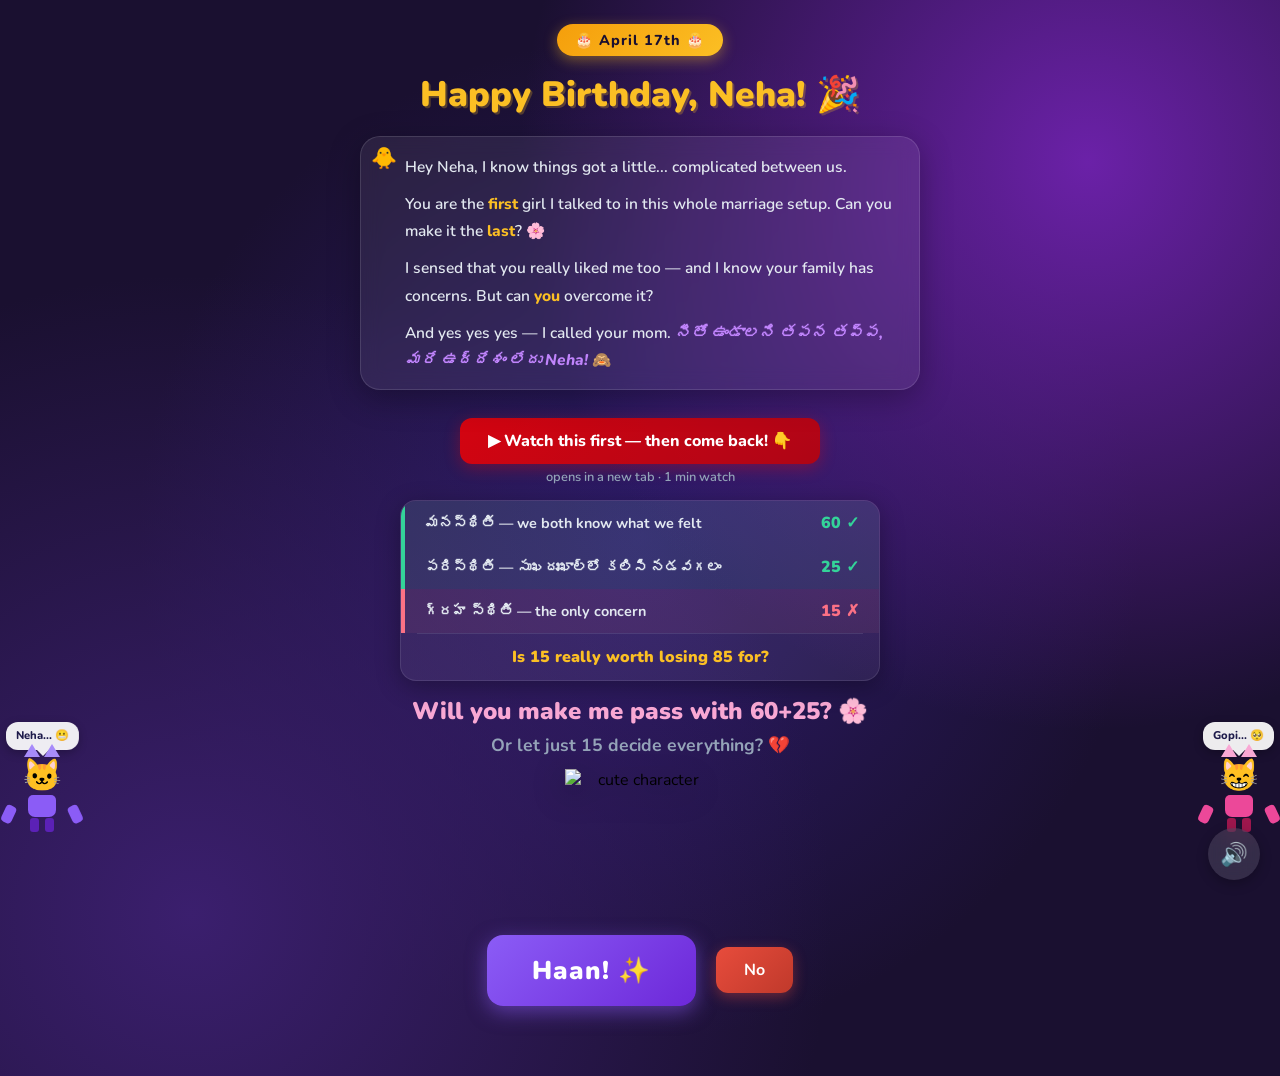
==== proposal.html @ 74a6ed18 "Continuous music across pages, swipe-up to confirm Haan on mobile" ====
<!DOCTYPE html>
<html lang="en">
<head>
    <meta charset="UTF-8">
    <meta name="viewport" content="width=device-width, initial-scale=1.0">
    <title>Something to ask you... 🌸</title>
    <link rel="preconnect" href="https://fonts.googleapis.com">
    <link href="https://fonts.googleapis.com/css2?family=Nunito:wght@400;700;800;900&display=swap" rel="stylesheet">
    <link rel="stylesheet" href="style.css">
    <link rel="stylesheet" href="mascots.css">
</head>
<body>
    <div class="stars-bg"></div>

    <div class="container">
        <div class="birthday-badge">🎂 April 17th 🎂</div>
        <h1>Happy Birthday, Neha! 🎉</h1>

        <div class="story-card" id="storyCard">
            <!-- Jumping creature -->
            <div class="buddy" id="buddy">🐥</div>

            <p class="story-line" id="line1">Hey Neha, I know things got a little... complicated between us.</p>
            <p class="story-line" id="line2">You are the <em>first</em> girl I talked to in this whole marriage setup. Can you make it the <em>last</em>? 🌸</p>
            <p class="story-line" id="line3">I sensed that you really liked me too — and I know your family has concerns. But can <em>you</em> overcome it?</p>
            <p class="story-line" id="line4">And yes yes yes — I called your mom. <span class="telugu-line">నీతో ఉండాలని తపన తప్ప, మరే ఉద్దేశం లేదు Neha!</span> 🙈</p>
        </div>

        <a href="https://youtube.com/shorts/SqjeD8tXBlc" target="_blank" class="yt-link-btn">
            ▶ Watch this first — then come back! 👇
        </a>
        <p class="yt-note">opens in a new tab · 1 min watch</p>

        <div class="score-card">
            <div class="score-row pass">
                <span class="score-label">మనస్థితి — we both know what we felt</span>
                <span class="score-val">60 ✓</span>
            </div>
            <div class="score-row pass">
                <span class="score-label">పరిస్థితి — సుఖదుఃఖాల్లో కలిసి నడవగలం</span>
                <span class="score-val">25 ✓</span>
            </div>
            <div class="score-row fail">
                <span class="score-label">గ్రహ స్థితి — the only concern</span>
                <span class="score-val">15 ✗</span>
            </div>
            <div class="score-divider"></div>
            <div class="score-total">
                <span class="score-label">Is 15 really worth losing 85 for?</span>
            </div>
        </div>

        <p class="ask-text">Will you make me pass with 60+25? 🌸<br>
        <span class="ask-sub">Or let just 15 decide everything? 💔</span></p>

        <div class="gif-container">
            <img id="cat-gif" src="https://media.tenor.com/EBV7OT7ACfwAAAAj/u-u-qua-qua-u-quaa.gif" alt="cute character">
        </div>

        <div class="buttons">
            <button id="yes-btn" onclick="handleYesClick()">Haan! ✨</button>
            <button id="no-btn" onclick="handleNoClick()">No</button>
        </div>
        <div id="tease-toast"></div>
    </div>

    <audio id="bg-music" loop autoplay muted>
        <source src="music/beabadoobee - Glue Song (Lyrics).mp3" type="audio/mpeg">
    </audio>

    <button id="music-toggle" onclick="toggleMusic()" title="Toggle music">🔊</button>

    <script src="script.js"></script>
    <script src="music-sync.js"></script>
    <script src="mascots.js"></script>
    <script>
        // Jumping buddy between story lines
        (function () {
            const buddy  = document.getElementById('buddy');
            const lines  = ['line1','line2','line3','line4'].map(id => document.getElementById(id));
            let idx = 0;

            function jumpTo(el) {
                const card  = document.getElementById('storyCard');
                const cardR = card.getBoundingClientRect();
                const elR   = el.getBoundingClientRect();
                const top   = elR.top - cardR.top - 6;
                buddy.style.transition = 'none';
                buddy.classList.remove('hop');
                void buddy.offsetWidth;               // reflow
                buddy.style.top = top + 'px';
                buddy.classList.add('hop');
            }

            // Start after a short delay
            setTimeout(() => {
                jumpTo(lines[0]);
                setInterval(() => {
                    idx = (idx + 1) % lines.length;
                    jumpTo(lines[idx]);
                }, 2600);
            }, 800);
        })();
    </script>
</body>
</html>
---- style.css ----
* {
    margin: 0;
    padding: 0;
    box-sizing: border-box;
}

body {
    background-color: #1a1030;
    font-family: 'Nunito', sans-serif;
    min-height: 100vh;
    display: flex;
    justify-content: center;
    align-items: flex-start;
    overflow-y: auto;
    background-image:
        radial-gradient(circle at 15% 85%, #3b1f6e 0%, transparent 45%),
        radial-gradient(circle at 85% 15%, #6b21a8 0%, transparent 40%),
        radial-gradient(circle at 50% 50%, #2d1b69 0%, transparent 60%);
}

/* Floating stars/sparkles background */
.stars-bg {
    position: fixed;
    top: 0; left: 0; right: 0; bottom: 0;
    pointer-events: none;
    z-index: 0;
    overflow: hidden;
}

.stars-bg::before,
.stars-bg::after {
    content: '🎂 ✨ 🎉 🌸 🎈';
    position: absolute;
    font-size: 1.5rem;
    opacity: 0.18;
    animation: floatStars 14s linear infinite;
    white-space: nowrap;
    top: 100%;
    left: 5%;
}

.stars-bg::after {
    animation-delay: 7s;
    left: 55%;
    content: '✨ 🎊 🌸 🎂 🎈';
}

@keyframes floatStars {
    from { transform: translateY(0); opacity: 0.18; }
    to { transform: translateY(-110vh); opacity: 0; }
}

.container {
    position: relative;
    z-index: 1;
    text-align: center;
    padding: 24px 24px 32px;
    max-width: 680px;
    width: 100%;
}

/* Birthday date badge */
.birthday-badge {
    display: inline-block;
    background: linear-gradient(135deg, #f59e0b, #fbbf24);
    color: #1a1030;
    font-size: 0.9rem;
    font-weight: 800;
    padding: 6px 18px;
    border-radius: 999px;
    margin-bottom: 14px;
    letter-spacing: 1px;
    box-shadow: 0 4px 14px rgba(251, 191, 36, 0.4);
}

h1 {
    font-size: 2.2rem;
    color: #fbbf24;
    font-weight: 900;
    margin-bottom: 18px;
    text-shadow: 2px 2px 0px rgba(251, 191, 36, 0.25);
    animation: wiggle 2s ease-in-out infinite;
}

@keyframes wiggle {
    0%, 100% { transform: rotate(-1deg); }
    50% { transform: rotate(1deg); }
}

/* Story card */
.story-card {
    background: rgba(255, 255, 255, 0.07);
    border: 1px solid rgba(255, 255, 255, 0.12);
    border-radius: 20px;
    padding: 16px 24px;
    margin: 0 auto 14px;
    max-width: 560px;
    text-align: left;
    backdrop-filter: blur(10px);
    box-shadow: 0 8px 32px rgba(0, 0, 0, 0.3);
    animation: fadeIn 0.8s ease both;
}

/* (story-line styles above) */

.telugu-line {
    color: #c084fc;
    font-weight: 800;
    font-style: italic;
}

/* YouTube link button */
.yt-link-btn {
    display: inline-block;
    margin: 14px auto 4px;
    background: linear-gradient(135deg, #ff0000cc, #cc0000cc);
    color: #fff;
    font-family: 'Nunito', sans-serif;
    font-size: 1rem;
    font-weight: 800;
    padding: 12px 28px;
    border-radius: 12px;
    text-decoration: none;
    box-shadow: 0 4px 16px rgba(255, 0, 0, 0.3);
    transition: transform 0.2s, box-shadow 0.2s;
}

.yt-link-btn:hover {
    transform: scale(1.04) translateY(-2px);
    box-shadow: 0 8px 24px rgba(255, 0, 0, 0.4);
}

.yt-note {
    font-size: 0.8rem;
    color: #94a3b8;
    font-weight: 600;
    margin-bottom: 12px;
}

/* Landing page */
.landing-container {
    display: flex;
    flex-direction: column;
    align-items: center;
    justify-content: center;
    min-height: 100vh;
    gap: 6px;
    padding: 40px 24px;
}

.landing-cake {
    font-size: 5rem;
    animation: cakeBounce 1.5s ease-in-out infinite alternate;
    margin-bottom: 4px;
}

@keyframes cakeBounce {
    from { transform: translateY(0) scale(1); }
    to   { transform: translateY(-12px) scale(1.05); }
}

.landing-title {
    font-size: 2.6rem;
    color: #fbbf24;
    font-weight: 900;
    margin-bottom: 8px;
    animation: wiggle 2s ease-in-out infinite;
}

.landing-message {
    color: #e2e8f0;
    font-size: 1.05rem;
    font-weight: 600;
    line-height: 1.9;
    max-width: 480px;
    text-align: center;
    animation: fadeIn 1s ease 0.4s both;
}

.reveal-btn {
    margin-top: 28px;
    background: linear-gradient(135deg, #8b5cf6, #6d28d9);
    color: white;
    border: none;
    border-radius: 999px;
    font-family: 'Nunito', sans-serif;
    font-size: 1.1rem;
    font-weight: 800;
    padding: 14px 34px;
    cursor: pointer;
    box-shadow: 0 6px 20px rgba(139, 92, 246, 0.5);
    transition: transform 0.2s, box-shadow 0.2s;
    animation: pulseAsk 2s ease-in-out 2s infinite;
}

.reveal-btn:hover {
    transform: scale(1.06) translateY(-2px);
    box-shadow: 0 10px 28px rgba(139, 92, 246, 0.65);
}

/* Score breakdown card */
.score-card {
    margin: 14px auto;
    max-width: 480px;
    background: rgba(255, 255, 255, 0.06);
    border: 1px solid rgba(255, 255, 255, 0.1);
    border-radius: 16px;
    overflow: hidden;
    box-shadow: 0 6px 24px rgba(0,0,0,0.3);
    animation: fadeIn 0.8s ease 0.3s both;
}

.score-row {
    display: flex;
    justify-content: space-between;
    align-items: center;
    padding: 11px 20px;
    gap: 12px;
}

.score-row.pass {
    border-left: 4px solid #34d399;
    background: rgba(52, 211, 153, 0.07);
}

.score-row.fail {
    border-left: 4px solid #fb7185;
    background: rgba(251, 113, 133, 0.07);
}

.score-label {
    color: #e2e8f0;
    font-size: 0.9rem;
    font-weight: 700;
    text-align: left;
}

.score-val {
    font-size: 1rem;
    font-weight: 900;
    white-space: nowrap;
}

.score-row.pass .score-val { color: #34d399; }
.score-row.fail .score-val { color: #fb7185; }

.score-divider {
    height: 1px;
    background: rgba(255,255,255,0.1);
    margin: 0 16px;
}

.score-total {
    padding: 12px 20px;
    text-align: center;
}

.score-total .score-label {
    font-size: 1rem;
    font-weight: 900;
    color: #fbbf24;
    text-align: center;
}

/* Ask line below card */
.ask-text {
    font-size: 1.5rem;
    color: #f9a8d4;
    font-weight: 900;
    margin-bottom: 4px;
    animation: pulseAsk 2s ease-in-out infinite;
}

@keyframes pulseAsk {
    0%, 100% { transform: scale(1); }
    50% { transform: scale(1.04); }
}

.ask-sub {
    font-size: 1.1rem;
    color: #94a3b8;
    font-weight: 700;
}

.gif-container {
    margin: 10px auto;
    display: flex;
    justify-content: center;
}

#cat-gif {
    width: 150px;
    height: 150px;
    object-fit: contain;
    filter: drop-shadow(0 8px 16px rgba(0,0,0,0.4));
    transition: opacity 0.3s ease;
}

.buttons {
    display: flex;
    gap: 20px;
    justify-content: center;
    align-items: center;
    margin-top: 16px;
    flex-wrap: wrap;
}

#yes-btn {
    background: linear-gradient(135deg, #8b5cf6, #6d28d9);
    color: white;
    border: none;
    border-radius: 16px;
    font-size: 1.6rem;
    font-weight: 900;
    font-family: 'Nunito', sans-serif;
    padding: 18px 45px;
    cursor: pointer;
    transition: transform 0.15s, box-shadow 0.15s;
    box-shadow: 0 6px 20px rgba(139, 92, 246, 0.5);
    letter-spacing: 1px;
}

#yes-btn:hover {
    transform: scale(1.06) translateY(-2px);
    box-shadow: 0 10px 28px rgba(139, 92, 246, 0.65);
}

#yes-btn:active {
    transform: scale(0.98);
}

#no-btn {
    background: linear-gradient(135deg, #e74c3c, #c0392b);
    color: white;
    border: none;
    border-radius: 12px;
    font-size: 1rem;
    font-weight: 700;
    font-family: 'Nunito', sans-serif;
    padding: 12px 28px;
    cursor: pointer;
    transition: background 0.2s, left 0.25s ease, top 0.25s ease;
    box-shadow: 0 4px 14px rgba(231, 76, 60, 0.4);
}

#no-btn:hover {
    background: linear-gradient(135deg, #c0392b, #a93226);
}

#tease-toast {
    margin-top: 14px;
    font-size: 1rem;
    color: #fbbf24;
    font-weight: 700;
    font-style: italic;
    opacity: 0;
    transform: translateY(6px);
    transition: opacity 0.3s ease, transform 0.3s ease;
    min-height: 1.5rem;
}

#tease-toast.show {
    opacity: 1;
    transform: translateY(0);
}

/* Music toggle button */
#music-toggle {
    position: fixed;
    bottom: 20px;
    right: 20px;
    background: rgba(255, 255, 255, 0.12);
    border: none;
    border-radius: 50%;
    width: 52px;
    height: 52px;
    font-size: 1.4rem;
    cursor: pointer;
    backdrop-filter: blur(10px);
    box-shadow: 0 4px 12px rgba(0, 0, 0, 0.25);
    transition: transform 0.2s;
    z-index: 100;
}

#music-toggle:hover {
    transform: scale(1.1);
}

/* Story card lines with buddy creature */
.story-card {
    background: rgba(255, 255, 255, 0.07);
    border: 1px solid rgba(255, 255, 255, 0.12);
    border-radius: 20px;
    padding: 16px 24px 16px 44px;   /* left padding for buddy */
    margin: 0 auto 14px;
    max-width: 560px;
    position: relative;
    backdrop-filter: blur(10px);
    box-shadow: 0 8px 32px rgba(0, 0, 0, 0.3);
    animation: fadeIn 0.8s ease both;
}

.story-line {
    color: #e2e8f0;
    font-size: 0.97rem;
    font-weight: 600;
    line-height: 1.75;
    margin: 0 0 10px 0;
    position: relative;
}

.story-line:last-child { margin-bottom: 0; }

.story-line em {
    color: #fbbf24;
    font-style: normal;
    font-weight: 800;
}

/* Jumping buddy */
.buddy {
    position: absolute;
    left: 10px;
    top: 14px;
    font-size: 1.3rem;
    line-height: 1;
    transition: top 0.25s cubic-bezier(0.4, 0, 0.2, 1);
    pointer-events: none;
    z-index: 2;
}

.buddy.hop {
    animation: buddyHop 0.55s ease;
}

@keyframes buddyHop {
    0%   { transform: translateY(0)   scale(1);    }
    30%  { transform: translateY(-18px) scale(1.3) rotate(-15deg); }
    60%  { transform: translateY(-8px)  scale(1.1) rotate(8deg);  }
    100% { transform: translateY(0)   scale(1)    rotate(0deg);  }
}

/* Canvas walking animation */
.walk-canvas {
    display: block;
    margin: 20px auto 10px;
    border-radius: 16px;
    box-shadow: 0 8px 32px rgba(0, 0, 0, 0.5);
}

/* Swipe-up hint label inside Haan! button */
.swipe-hint {
    display: block;
    font-size: 0.6rem;
    font-weight: 800;
    letter-spacing: 1.5px;
    opacity: 0.85;
    margin-top: 3px;
    animation: swipeHintPulse 1.2s ease-in-out infinite;
}

@keyframes swipeHintPulse {
    0%, 100% { transform: translateY(0);   opacity: 0.85; }
    50%       { transform: translateY(-3px); opacity: 1;    }
}

/* Replay button */
.replay-btn {
    margin-top: 20px;
    background: rgba(255, 255, 255, 0.1);
    color: #e2e8f0;
    border: 1px solid rgba(255, 255, 255, 0.2);
    border-radius: 999px;
    font-family: 'Nunito', sans-serif;
    font-size: 0.95rem;
    font-weight: 700;
    padding: 10px 26px;
    cursor: pointer;
    backdrop-filter: blur(8px);
    transition: background 0.2s, transform 0.2s;
    display: block;
    margin-left: auto;
    margin-right: auto;
}

.replay-btn:hover {
    background: rgba(255, 255, 255, 0.18);
    transform: scale(1.04);
}
.yes-container h1.yes-title {
    font-size: 2.4rem;
    animation: bounceTitle 0.6s ease infinite alternate;
}

@keyframes bounceTitle {
    from { transform: translateY(0) rotate(-1deg); }
    to { transform: translateY(-12px) rotate(1deg); }
}

.yes-message {
    font-size: 1.25rem;
    color: #e2e8f0;
    font-weight: 700;
    margin-top: 24px;
    line-height: 1.9;
    animation: fadeIn 1s ease 0.5s both;
}

.yes-sub {
    color: #c084fc;
    font-size: 1.05rem;
    font-style: italic;
}

.yes-sub-small {
    color: #fbbf24;
    font-size: 0.95rem;
    font-style: italic;
    font-weight: 700;
}

@keyframes fadeIn {
    from { opacity: 0; transform: translateY(10px); }
    to { opacity: 1; transform: translateY(0); }
}

.yes-container #cat-gif {
    width: 240px;
    height: 240px;
}
---- mascots.css ----
/* ─── Mascot cat-face characters ────────────────────────────────────────── */

.mascot {
    position: fixed;
    bottom: 68px;
    z-index: 60;
    display: flex;
    flex-direction: column;
    align-items: center;
    pointer-events: none;
    user-select: none;
}

.mascot-left  { left: 6px; }
.mascot-right { right: 6px; }

/* Speech bubble */
.mascot-bubble {
    background: rgba(255, 255, 255, 0.92);
    color: #1e1b4b;
    font-family: 'Nunito', sans-serif;
    font-size: 0.7rem;
    font-weight: 800;
    line-height: 1.4;
    padding: 6px 10px;
    border-radius: 12px;
    max-width: 100px;
    text-align: center;
    margin-bottom: 4px;
    box-shadow: 0 3px 10px rgba(0,0,0,0.25);
    opacity: 1;
    transition: opacity 0.3s ease;
    position: relative;
    word-break: break-word;
}

/* Bubble pointer/tail */
.mascot-bubble::after {
    content: '';
    position: absolute;
    bottom: -6px;
    left: 50%;
    transform: translateX(-50%);
    border-left: 6px solid transparent;
    border-right: 6px solid transparent;
    border-top: 6px solid rgba(255, 255, 255, 0.92);
}

/* Figure wrapper */
.mascot-figure {
    display: flex;
    flex-direction: column;
    align-items: center;
    gap: 0;
}

/* Cat head */
.cat-head {
    position: relative;
    width: 44px;
    height: 44px;
    display: flex;
    align-items: center;
    justify-content: center;
}

.cat-ear {
    position: absolute;
    top: -10px;
    width: 0; height: 0;
    border-left:  8px solid transparent;
    border-right: 8px solid transparent;
}

.cat-ear.left-ear  { left:  4px; border-bottom: 13px solid #f9a8d4; }
.cat-ear.right-ear { right: 4px; border-bottom: 13px solid #f9a8d4; }

.gopi-mascot .cat-ear  { border-bottom-color: #a78bfa; }
.neha-mascot .cat-ear  { border-bottom-color: #f9a8d4; }

.cat-face { font-size: 2rem; line-height: 1; }

/* Torso */
.char-torso {
    width: 28px;
    height: 22px;
    border-radius: 5px 5px 7px 7px;
    margin-top: -3px;
}

/* Legs */
.char-legs {
    display: flex;
    gap: 6px;
    margin-top: 1px;
}

.char-leg {
    width: 9px;
    height: 14px;
    border-radius: 3px;
}

/* Arms */
.char-arms {
    position: absolute;
    top: 52px;
    width: 70px;
    display: flex;
    justify-content: space-between;
}

.char-arm {
    width: 11px;
    height: 18px;
    border-radius: 4px;
    transform-origin: top center;
}

.char-arm.left-arm  { transform: rotate( 25deg); }
.char-arm.right-arm { transform: rotate(-25deg); }

/* ── Per-page pose animations ─────────────────────────────────────────── */

/* Default: gentle bob */
.mascot-figure {
    animation: mascotBob 2.4s ease-in-out infinite;
}

@keyframes mascotBob {
    0%,100% { transform: translateY(0);   }
    50%      { transform: translateY(-5px); }
}

/* Landing page: Gopi waves excitedly */
.gopi-mascot.page-landing .char-arm.right-arm {
    transform-origin: top center;
    animation: waveArm 0.7s ease-in-out infinite alternate;
}
@keyframes waveArm {
    from { transform: rotate(-25deg); }
    to   { transform: rotate(-65deg); }
}

/* Proposal page: Gopi nervous, Neha thinking */
.gopi-mascot.page-proposal .mascot-figure {
    animation: nervousBob 0.9s ease-in-out infinite;
}
@keyframes nervousBob {
    0%,100% { transform: translateY(0) rotate(0deg); }
    25%      { transform: translateY(-3px) rotate(-2deg); }
    75%      { transform: translateY(-3px) rotate(2deg); }
}

.neha-mascot.page-proposal .cat-head {
    animation: thinkTilt 3s ease-in-out infinite;
}
@keyframes thinkTilt {
    0%,60%,100% { transform: rotate(0deg); }
    30%          { transform: rotate(-10deg); }
}

/* Yes page: both celebrate */
.page-yes .mascot-figure {
    animation: celebrate 0.55s ease-in-out infinite alternate !important;
}
@keyframes celebrate {
    from { transform: translateY(0) scale(1);   }
    to   { transform: translateY(-10px) scale(1.1); }
}

.page-yes .char-arm {
    animation: bothArmsUp 0.55s ease-in-out infinite alternate;
}
.page-yes .char-arm.left-arm  { animation-delay: 0s; }
.page-yes .char-arm.right-arm { animation-delay: 0.1s; }
@keyframes bothArmsUp {
    from { transform: rotate(-25deg); }
    to   { transform: rotate(-90deg); }
}

/* Mirror Gopi to face right (toward Neha) */
.gopi-mascot { transform: scaleX(-1); }
.gopi-mascot .mascot-bubble { transform: scaleX(-1); }

/* Hide on very small screens to avoid clutter */
@media (max-width: 360px) { .mascot { display: none; } }
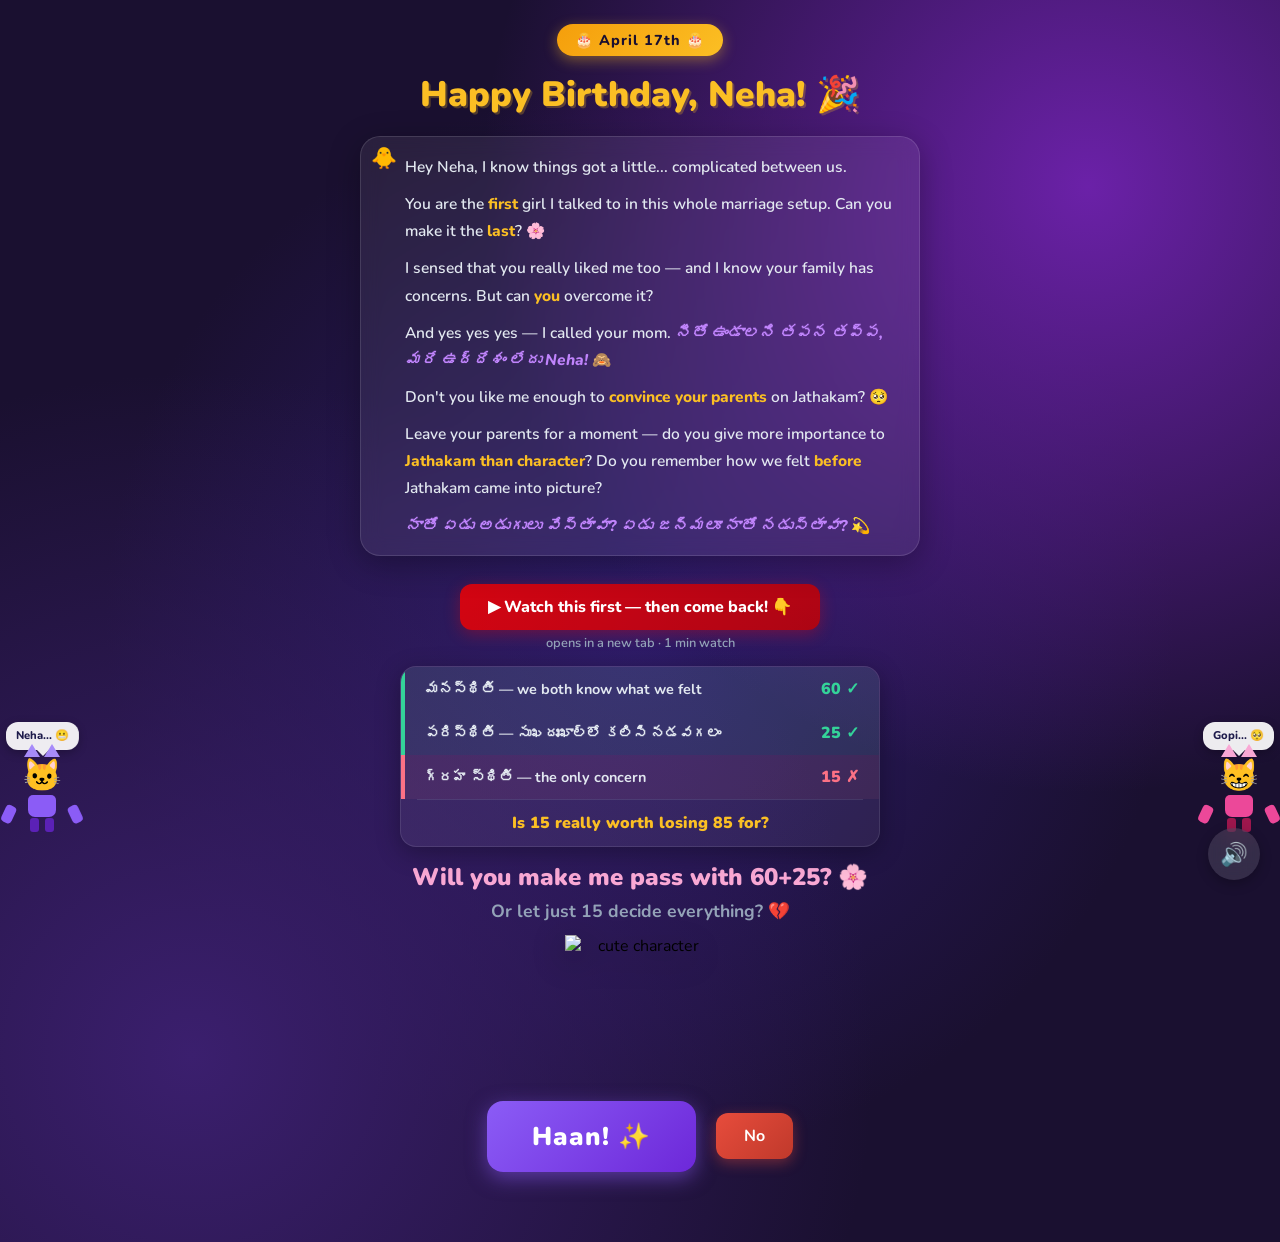
==== commit b9cf917e: "Revert swipe Haan, fix music gap, hold walk animation, add story lines - script.js: remove swipe-up " ====
--- a/proposal.html
+++ b/proposal.html
@@ -24,6 +24,9 @@
             <p class="story-line" id="line2">You are the <em>first</em> girl I talked to in this whole marriage setup. Can you make it the <em>last</em>? 🌸</p>
             <p class="story-line" id="line3">I sensed that you really liked me too — and I know your family has concerns. But can <em>you</em> overcome it?</p>
             <p class="story-line" id="line4">And yes yes yes — I called your mom. <span class="telugu-line">నీతో ఉండాలని తపన తప్ప, మరే ఉద్దేశం లేదు Neha!</span> 🙈</p>
+            <p class="story-line" id="line5">Don't you like me enough to <em>convince your parents</em> on Jathakam? 🥺</p>
+            <p class="story-line" id="line6">Leave your parents for a moment — do you give more importance to <em>Jathakam than character</em>? Do you remember how we felt <em>before</em> Jathakam came into picture?</p>
+            <p class="story-line" id="line7"><span class="telugu-line">నాతో ఏడు అడుగులు వేస్తావా? ఏడు జన్మలూ నాతో నడుస్తావా?</span> 💫</p>
         </div>
 
         <a href="https://youtube.com/shorts/SqjeD8tXBlc" target="_blank" class="yt-link-btn">
@@ -77,7 +80,7 @@
         // Jumping buddy between story lines
         (function () {
             const buddy  = document.getElementById('buddy');
-            const lines  = ['line1','line2','line3','line4'].map(id => document.getElementById(id));
+            const lines  = ['line1','line2','line3','line4','line5','line6','line7'].map(id => document.getElementById(id));
             let idx = 0;
 
             function jumpTo(el) {
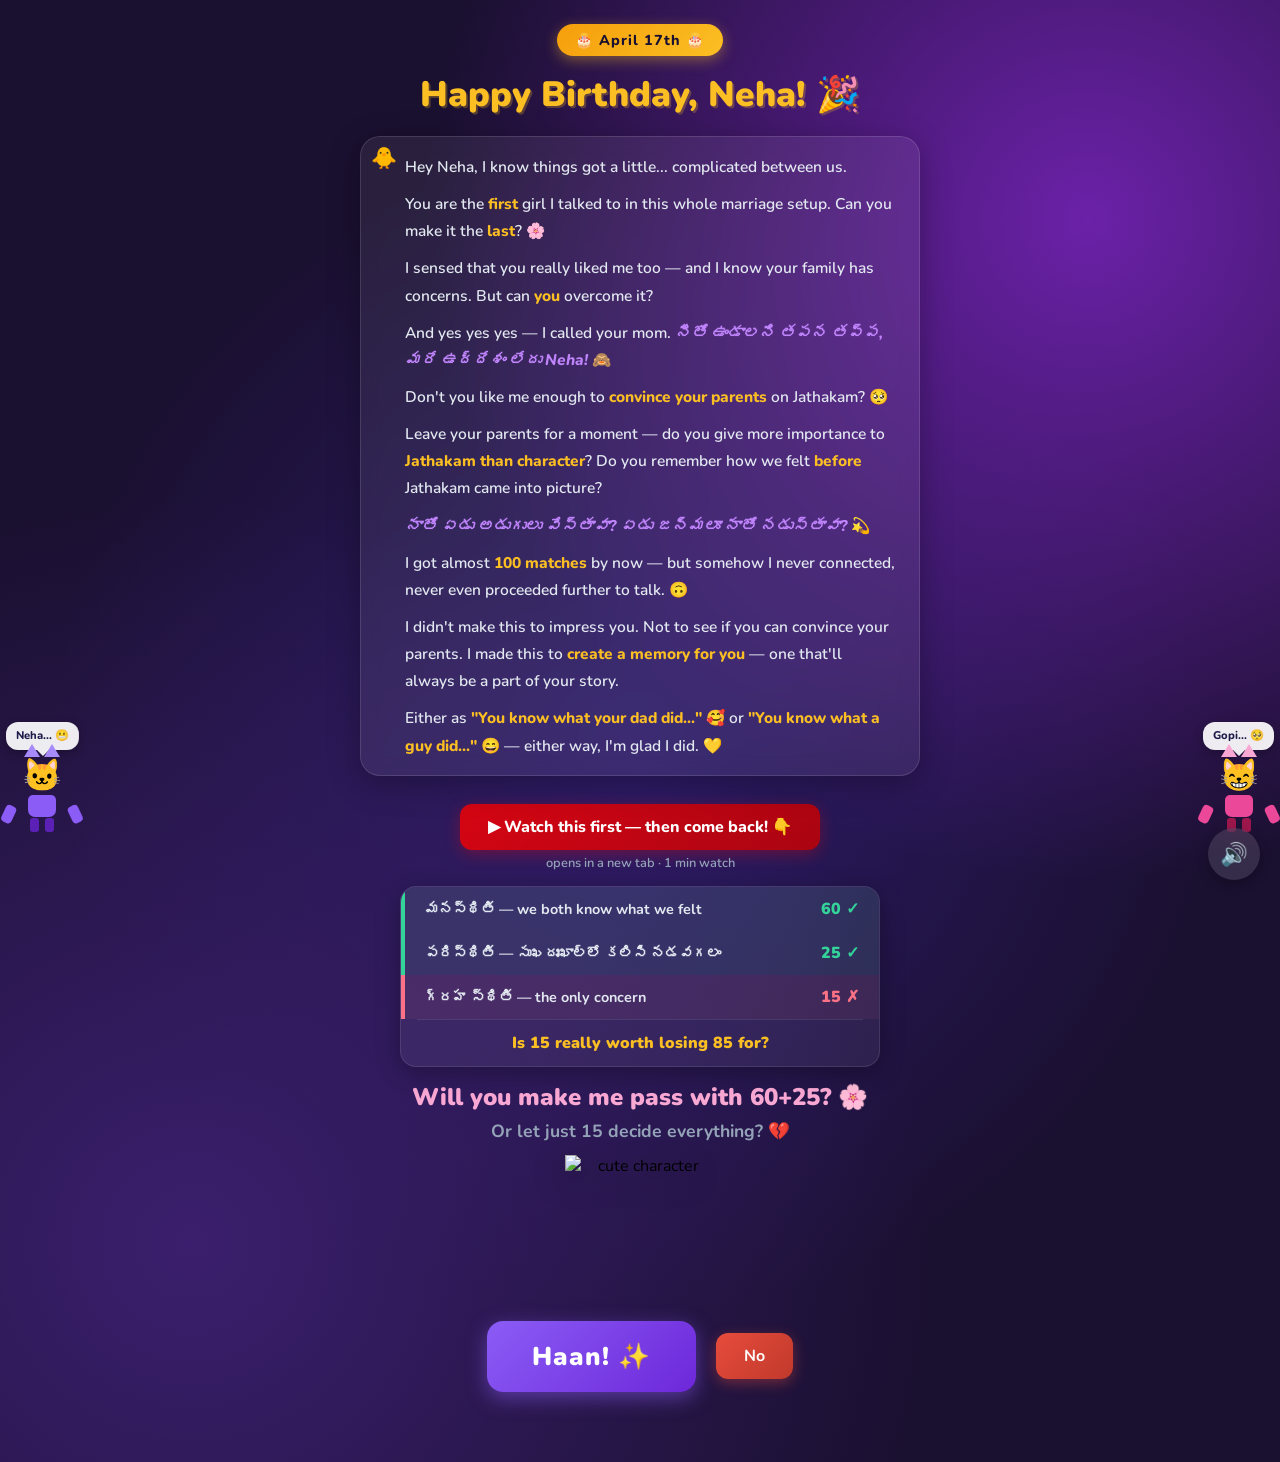
==== commit c215340a: "Add closing personal lines to story card 100 matches but no connection, and the memory she'll carry " ====
--- a/proposal.html
+++ b/proposal.html
@@ -27,6 +27,9 @@
             <p class="story-line" id="line5">Don't you like me enough to <em>convince your parents</em> on Jathakam? 🥺</p>
             <p class="story-line" id="line6">Leave your parents for a moment — do you give more importance to <em>Jathakam than character</em>? Do you remember how we felt <em>before</em> Jathakam came into picture?</p>
             <p class="story-line" id="line7"><span class="telugu-line">నాతో ఏడు అడుగులు వేస్తావా? ఏడు జన్మలూ నాతో నడుస్తావా?</span> 💫</p>
+            <p class="story-line" id="line8">I got almost <em>100 matches</em> by now — but somehow I never connected, never even proceeded further to talk. 🙃</p>
+            <p class="story-line" id="line9">I didn't make this to impress you. Not to see if you can convince your parents. I made this to <em>create a memory for you</em> — one that'll always be a part of your story.</p>
+            <p class="story-line" id="line10">Either as <em>"You know what your dad did..."</em> 🥰 or <em>"You know what a guy did..."</em> 😄 — either way, I'm glad I did. 💛</p>
         </div>
 
         <a href="https://youtube.com/shorts/SqjeD8tXBlc" target="_blank" class="yt-link-btn">
@@ -80,7 +83,7 @@
         // Jumping buddy between story lines
         (function () {
             const buddy  = document.getElementById('buddy');
-            const lines  = ['line1','line2','line3','line4','line5','line6','line7'].map(id => document.getElementById(id));
+            const lines  = ['line1','line2','line3','line4','line5','line6','line7','line8','line9','line10'].map(id => document.getElementById(id));
             let idx = 0;
 
             function jumpTo(el) {
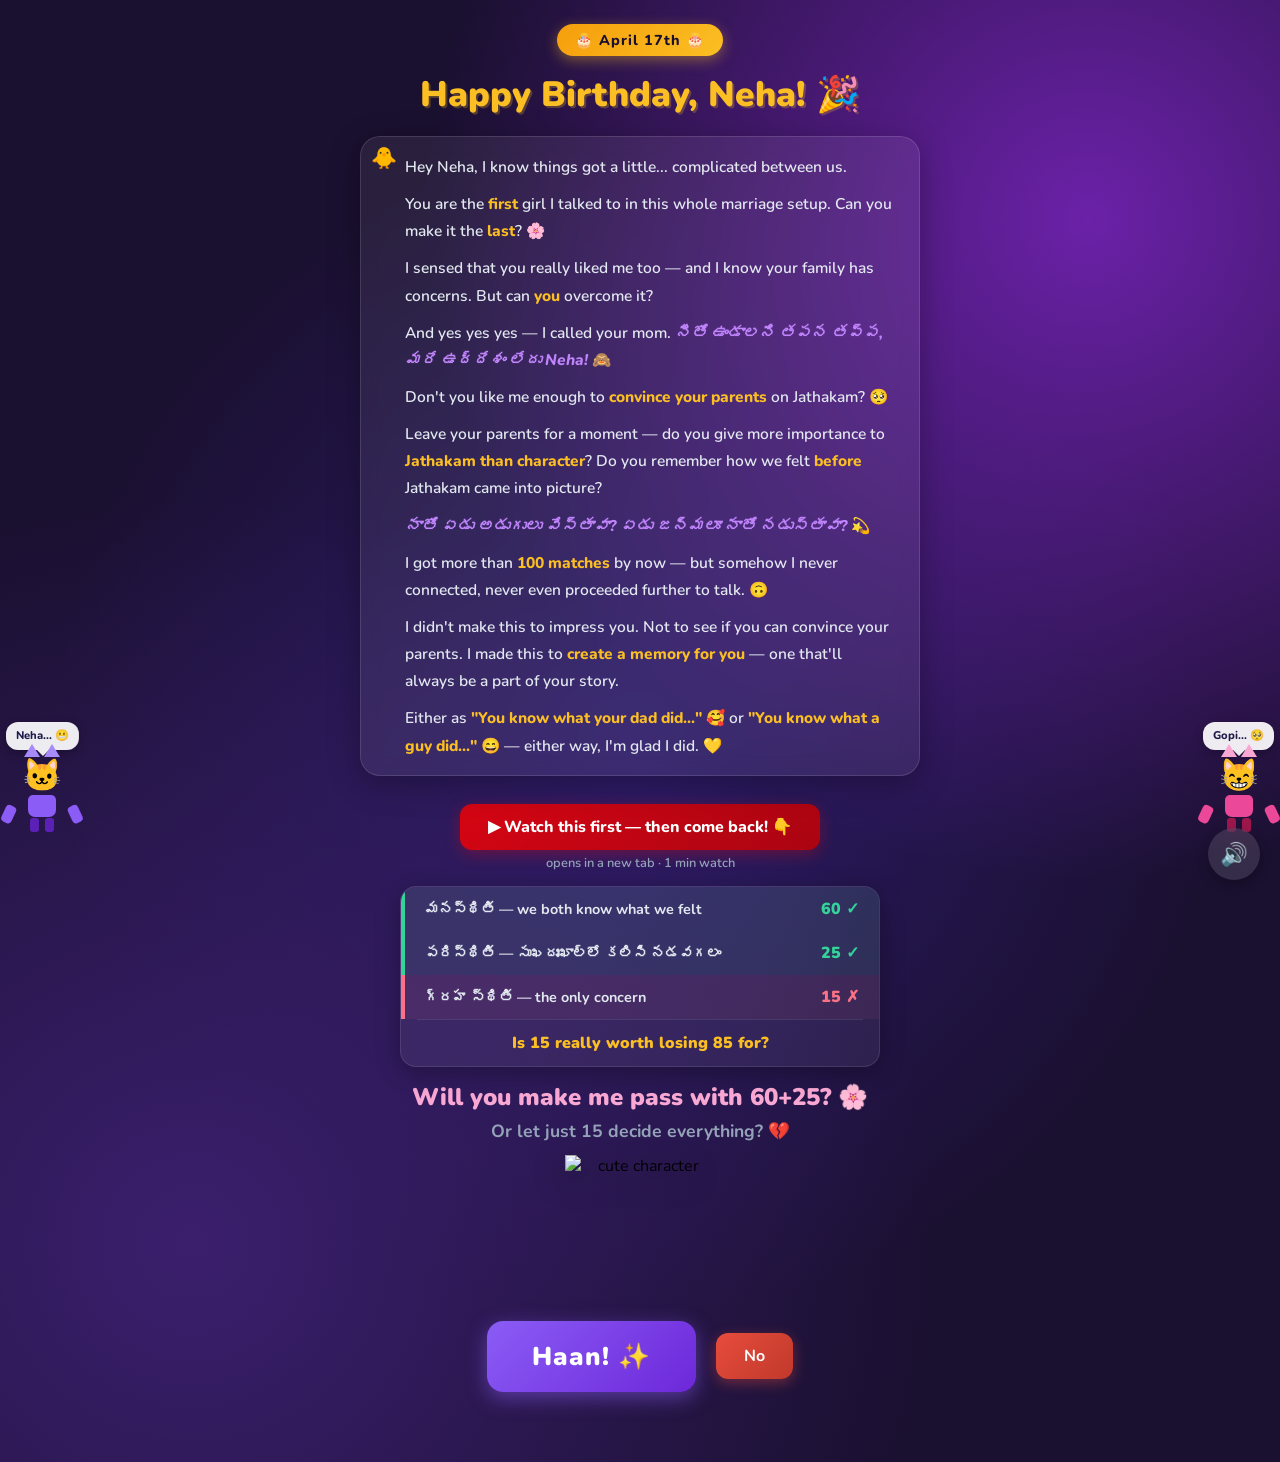
==== commit 4c957699: "Change 'almost 100' to 'more than 100' matches" ====
--- a/proposal.html
+++ b/proposal.html
@@ -27,7 +27,7 @@
             <p class="story-line" id="line5">Don't you like me enough to <em>convince your parents</em> on Jathakam? 🥺</p>
             <p class="story-line" id="line6">Leave your parents for a moment — do you give more importance to <em>Jathakam than character</em>? Do you remember how we felt <em>before</em> Jathakam came into picture?</p>
             <p class="story-line" id="line7"><span class="telugu-line">నాతో ఏడు అడుగులు వేస్తావా? ఏడు జన్మలూ నాతో నడుస్తావా?</span> 💫</p>
-            <p class="story-line" id="line8">I got almost <em>100 matches</em> by now — but somehow I never connected, never even proceeded further to talk. 🙃</p>
+            <p class="story-line" id="line8">I got more than <em>100 matches</em> by now — but somehow I never connected, never even proceeded further to talk. 🙃</p>
             <p class="story-line" id="line9">I didn't make this to impress you. Not to see if you can convince your parents. I made this to <em>create a memory for you</em> — one that'll always be a part of your story.</p>
             <p class="story-line" id="line10">Either as <em>"You know what your dad did..."</em> 🥰 or <em>"You know what a guy did..."</em> 😄 — either way, I'm glad I did. 💛</p>
         </div>
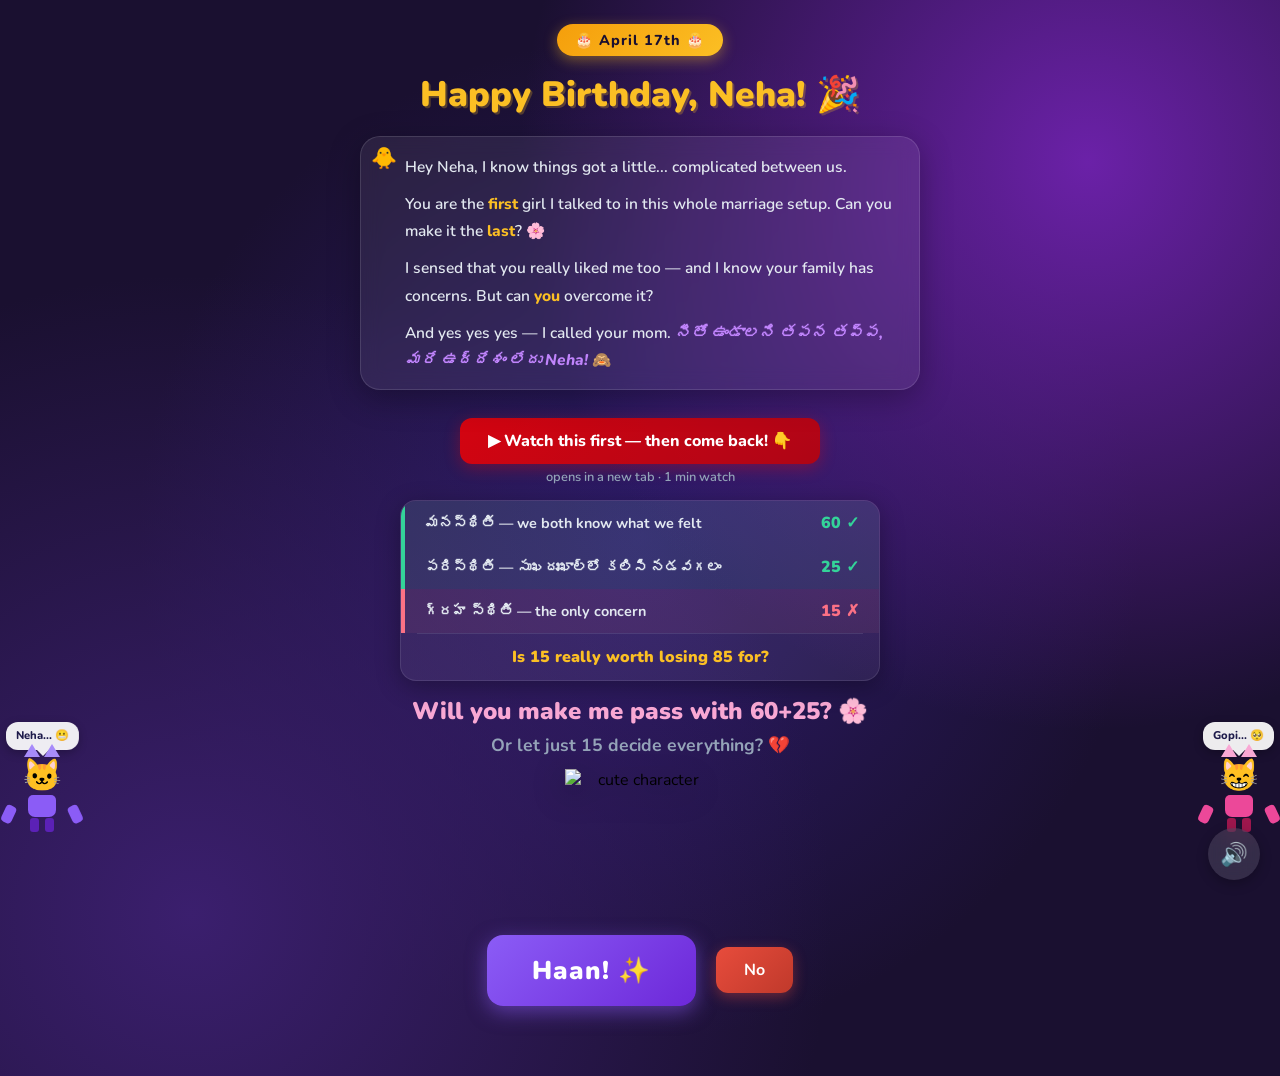
==== commit 59d0dc0f: "Move heavy lines to finale card revealed after No runs away Heavy emotional lines (Jathakam question" ====
--- a/proposal.html
+++ b/proposal.html
@@ -24,12 +24,6 @@
             <p class="story-line" id="line2">You are the <em>first</em> girl I talked to in this whole marriage setup. Can you make it the <em>last</em>? 🌸</p>
             <p class="story-line" id="line3">I sensed that you really liked me too — and I know your family has concerns. But can <em>you</em> overcome it?</p>
             <p class="story-line" id="line4">And yes yes yes — I called your mom. <span class="telugu-line">నీతో ఉండాలని తపన తప్ప, మరే ఉద్దేశం లేదు Neha!</span> 🙈</p>
-            <p class="story-line" id="line5">Don't you like me enough to <em>convince your parents</em> on Jathakam? 🥺</p>
-            <p class="story-line" id="line6">Leave your parents for a moment — do you give more importance to <em>Jathakam than character</em>? Do you remember how we felt <em>before</em> Jathakam came into picture?</p>
-            <p class="story-line" id="line7"><span class="telugu-line">నాతో ఏడు అడుగులు వేస్తావా? ఏడు జన్మలూ నాతో నడుస్తావా?</span> 💫</p>
-            <p class="story-line" id="line8">I got more than <em>100 matches</em> by now — but somehow I never connected, never even proceeded further to talk. 🙃</p>
-            <p class="story-line" id="line9">I didn't make this to impress you. Not to see if you can convince your parents. I made this to <em>create a memory for you</em> — one that'll always be a part of your story.</p>
-            <p class="story-line" id="line10">Either as <em>"You know what your dad did..."</em> 🥰 or <em>"You know what a guy did..."</em> 😄 — either way, I'm glad I did. 💛</p>
         </div>
 
         <a href="https://youtube.com/shorts/SqjeD8tXBlc" target="_blank" class="yt-link-btn">
@@ -68,6 +62,16 @@
             <button id="no-btn" onclick="handleNoClick()">No</button>
         </div>
         <div id="tease-toast"></div>
+
+        <!-- Finale — revealed only after No runs away -->
+        <div id="finale-card" class="finale-card" style="display:none;">
+            <p class="finale-line">Don't you like me enough to <em>convince your parents</em> on Jathakam? 🥺</p>
+            <p class="finale-line">Forget Jathakam for a second — do you give more importance to <em>stars than character</em>? Do you remember how we felt <em>before</em> any of this came into picture?</p>
+            <p class="finale-line">I got more than <em>100 matches</em> by now. Never connected. Never even proceeded further to talk. Not once. 🙃</p>
+            <p class="finale-line">I didn't make this to impress you — or to check if you can convince your parents. I made this to <em>create a memory for you</em>. One that'll always be part of your story.</p>
+            <p class="finale-line finale-closer">Either as <em>"You know what your dad did..."</em> 🥰<br>or <em>"You know what a guy did..."</em> 😄<br><br>Either way — I'm glad I did. 💛</p>
+            <p class="finale-telugu"><span class="telugu-line">నాతో ఏడు అడుగులు వేస్తావా?<br>ఏడు జన్మలూ నాతో నడుస్తావా?</span> 💫</p>
+        </div>
     </div>
 
     <audio id="bg-music" loop autoplay muted>
@@ -83,7 +87,7 @@
         // Jumping buddy between story lines
         (function () {
             const buddy  = document.getElementById('buddy');
-            const lines  = ['line1','line2','line3','line4','line5','line6','line7','line8','line9','line10'].map(id => document.getElementById(id));
+            const lines  = ['line1','line2','line3','line4'].map(id => document.getElementById(id));
             let idx = 0;
 
             function jumpTo(el) {
--- a/style.css
+++ b/style.css
@@ -528,3 +528,64 @@
     width: 240px;
     height: 240px;
 }
+
+/* ── Finale card ─────────────────────────────────────────── */
+.finale-card {
+    margin: 28px auto 0;
+    max-width: 560px;
+    background: linear-gradient(135deg, rgba(139,92,246,0.13), rgba(251,113,133,0.10));
+    border: 1px solid rgba(139,92,246,0.35);
+    border-radius: 20px;
+    padding: 24px 28px;
+    text-align: left;
+    backdrop-filter: blur(12px);
+    box-shadow: 0 0 40px rgba(139,92,246,0.2), 0 8px 32px rgba(0,0,0,0.4);
+}
+
+.finale-line {
+    color: #e2e8f0;
+    font-size: 1.0rem;
+    font-weight: 700;
+    line-height: 1.8;
+    margin-bottom: 14px;
+    opacity: 0;
+}
+
+.finale-line em {
+    color: #fbbf24;
+    font-style: normal;
+    font-weight: 900;
+}
+
+.finale-closer {
+    color: #f9a8d4;
+    font-size: 1.05rem;
+    font-weight: 800;
+    line-height: 2;
+}
+
+.finale-telugu {
+    text-align: center;
+    margin-top: 6px;
+    font-size: 1.1rem;
+    font-weight: 800;
+    opacity: 0;
+}
+
+.finale-line-in {
+    animation: finaleLineIn 0.7s ease forwards;
+}
+
+@keyframes finaleLineIn {
+    from { opacity: 0; transform: translateY(16px); }
+    to   { opacity: 1; transform: translateY(0); }
+}
+
+.finale-reveal {
+    animation: finaleCardIn 0.6s ease both;
+}
+
+@keyframes finaleCardIn {
+    from { opacity: 0; transform: scale(0.96) translateY(20px); }
+    to   { opacity: 1; transform: scale(1) translateY(0); }
+}
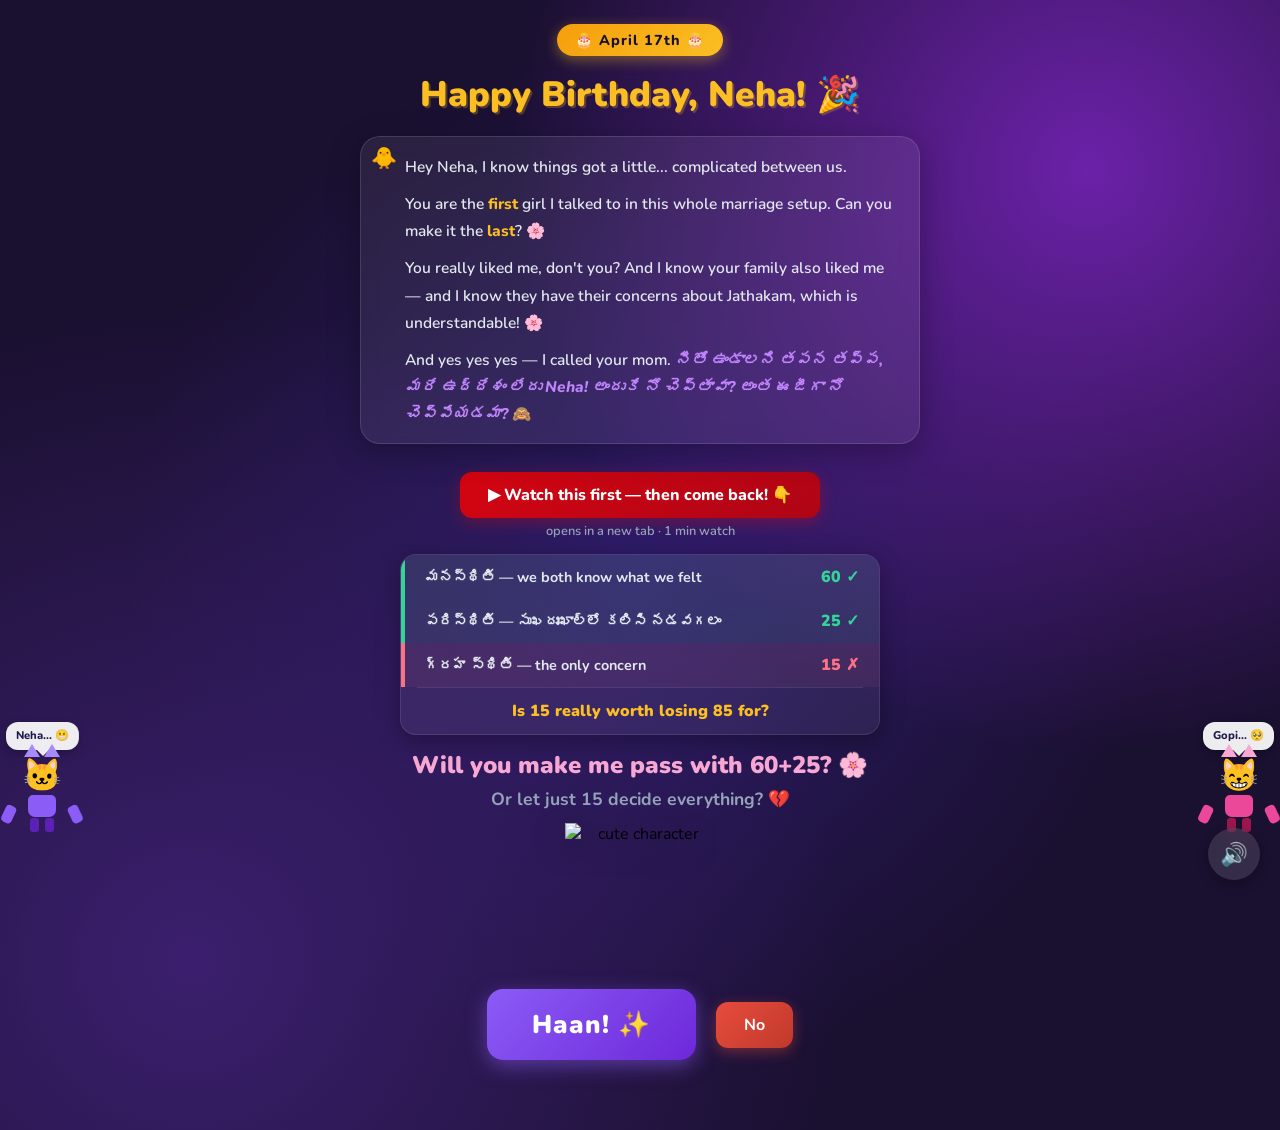
==== commit 961d8f2c: "Flashcard per No click, updated story lines, Telugu fixes - Each No click pops a full-screen flashca" ====
--- a/proposal.html
+++ b/proposal.html
@@ -22,8 +22,8 @@
 
             <p class="story-line" id="line1">Hey Neha, I know things got a little... complicated between us.</p>
             <p class="story-line" id="line2">You are the <em>first</em> girl I talked to in this whole marriage setup. Can you make it the <em>last</em>? 🌸</p>
-            <p class="story-line" id="line3">I sensed that you really liked me too — and I know your family has concerns. But can <em>you</em> overcome it?</p>
-            <p class="story-line" id="line4">And yes yes yes — I called your mom. <span class="telugu-line">నీతో ఉండాలని తపన తప్ప, మరే ఉద్దేశం లేదు Neha!</span> 🙈</p>
+            <p class="story-line" id="line3">You really liked me, don't you? And I know your family also liked me — and I know they have their concerns about Jathakam, which is understandable! 🌸</p>
+            <p class="story-line" id="line4">And yes yes yes — I called your mom. <span class="telugu-line">నీతో ఉండాలని తపన తప్ప, మరే ఉద్దేశం లేదు Neha! అందుకే నో చెప్తావా? అంత ఈజీగా నో చెప్పేయడమా?</span> 🙈</p>
         </div>
 
         <a href="https://youtube.com/shorts/SqjeD8tXBlc" target="_blank" class="yt-link-btn">
@@ -62,15 +62,13 @@
             <button id="no-btn" onclick="handleNoClick()">No</button>
         </div>
         <div id="tease-toast"></div>
+    </div>
 
-        <!-- Finale — revealed only after No runs away -->
-        <div id="finale-card" class="finale-card" style="display:none;">
-            <p class="finale-line">Don't you like me enough to <em>convince your parents</em> on Jathakam? 🥺</p>
-            <p class="finale-line">Forget Jathakam for a second — do you give more importance to <em>stars than character</em>? Do you remember how we felt <em>before</em> any of this came into picture?</p>
-            <p class="finale-line">I got more than <em>100 matches</em> by now. Never connected. Never even proceeded further to talk. Not once. 🙃</p>
-            <p class="finale-line">I didn't make this to impress you — or to check if you can convince your parents. I made this to <em>create a memory for you</em>. One that'll always be part of your story.</p>
-            <p class="finale-line finale-closer">Either as <em>"You know what your dad did..."</em> 🥰<br>or <em>"You know what a guy did..."</em> 😄<br><br>Either way — I'm glad I did. 💛</p>
-            <p class="finale-telugu"><span class="telugu-line">నాతో ఏడు అడుగులు వేస్తావా?<br>ఏడు జన్మలూ నాతో నడుస్తావా?</span> 💫</p>
+    <!-- Per-No flashcard overlay -->
+    <div id="flashcard-overlay" class="flashcard-overlay" onclick="dismissFlashcard()">
+        <div class="flashcard" id="flashcard">
+            <p id="flashcard-text"></p>
+            <span class="flashcard-hint">tap anywhere to continue</span>
         </div>
     </div>
 
--- a/style.css
+++ b/style.css
@@ -529,63 +529,66 @@
     height: 240px;
 }
 
-/* ── Finale card ─────────────────────────────────────────── */
-.finale-card {
-    margin: 28px auto 0;
-    max-width: 560px;
-    background: linear-gradient(135deg, rgba(139,92,246,0.13), rgba(251,113,133,0.10));
-    border: 1px solid rgba(139,92,246,0.35);
-    border-radius: 20px;
-    padding: 24px 28px;
-    text-align: left;
-    backdrop-filter: blur(12px);
-    box-shadow: 0 0 40px rgba(139,92,246,0.2), 0 8px 32px rgba(0,0,0,0.4);
-}
-
-.finale-line {
+/* ── Flashcard overlay ───────────────────────────────────── */
+.flashcard-overlay {
+    position: fixed;
+    inset: 0;
+    background: rgba(8, 2, 28, 0.88);
+    backdrop-filter: blur(8px);
+    display: flex;
+    align-items: center;
+    justify-content: center;
+    z-index: 200;
+    opacity: 0;
+    pointer-events: none;
+    transition: opacity 0.35s ease;
+    padding: 24px;
+}
+
+.flashcard-overlay.show {
+    opacity: 1;
+    pointer-events: all;
+}
+
+.flashcard {
+    background: linear-gradient(135deg, rgba(139,92,246,0.22), rgba(251,113,133,0.15));
+    border: 1px solid rgba(139,92,246,0.55);
+    border-radius: 24px;
+    padding: 36px 32px 28px;
+    max-width: 420px;
+    width: 100%;
+    text-align: center;
+    box-shadow: 0 0 70px rgba(139,92,246,0.35), 0 16px 48px rgba(0,0,0,0.6);
+}
+
+.flashcard-pop {
+    animation: flashcardPop 0.5s cubic-bezier(0.34, 1.56, 0.64, 1) both;
+}
+
+@keyframes flashcardPop {
+    from { transform: scale(0.6); opacity: 0; }
+    to   { transform: scale(1);   opacity: 1; }
+}
+
+#flashcard-text {
     color: #e2e8f0;
-    font-size: 1.0rem;
-    font-weight: 700;
-    line-height: 1.8;
-    margin-bottom: 14px;
-    opacity: 0;
-}
-
-.finale-line em {
+    font-size: 1.15rem;
+    font-weight: 700;
+    line-height: 2;
+    margin-bottom: 22px;
+    font-family: 'Nunito', sans-serif;
+}
+
+#flashcard-text em {
     color: #fbbf24;
     font-style: normal;
     font-weight: 900;
 }
 
-.finale-closer {
-    color: #f9a8d4;
-    font-size: 1.05rem;
-    font-weight: 800;
-    line-height: 2;
-}
-
-.finale-telugu {
-    text-align: center;
-    margin-top: 6px;
-    font-size: 1.1rem;
-    font-weight: 800;
-    opacity: 0;
-}
-
-.finale-line-in {
-    animation: finaleLineIn 0.7s ease forwards;
-}
-
-@keyframes finaleLineIn {
-    from { opacity: 0; transform: translateY(16px); }
-    to   { opacity: 1; transform: translateY(0); }
-}
-
-.finale-reveal {
-    animation: finaleCardIn 0.6s ease both;
-}
-
-@keyframes finaleCardIn {
-    from { opacity: 0; transform: scale(0.96) translateY(20px); }
-    to   { opacity: 1; transform: scale(1) translateY(0); }
-}
+.flashcard-hint {
+    font-size: 0.78rem;
+    color: #64748b;
+    font-weight: 600;
+    letter-spacing: 1px;
+    text-transform: uppercase;
+}
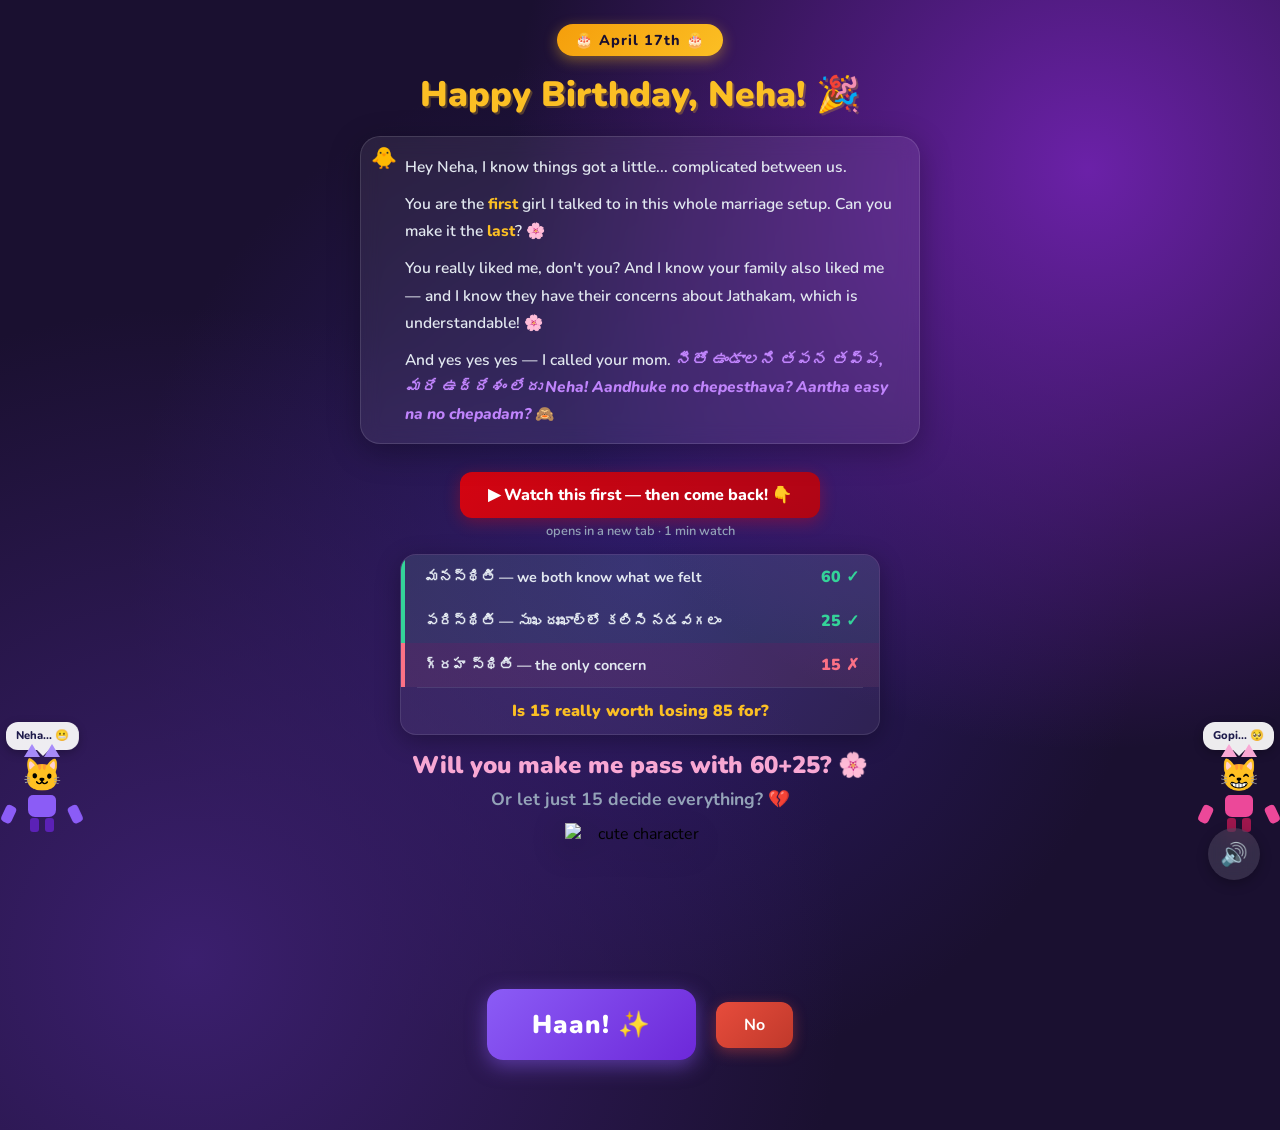
==== commit f314acd1: "Flashcard stays until tapped; fix Telugu transliteration in line4" ====
--- a/proposal.html
+++ b/proposal.html
@@ -23,7 +23,7 @@
             <p class="story-line" id="line1">Hey Neha, I know things got a little... complicated between us.</p>
             <p class="story-line" id="line2">You are the <em>first</em> girl I talked to in this whole marriage setup. Can you make it the <em>last</em>? 🌸</p>
             <p class="story-line" id="line3">You really liked me, don't you? And I know your family also liked me — and I know they have their concerns about Jathakam, which is understandable! 🌸</p>
-            <p class="story-line" id="line4">And yes yes yes — I called your mom. <span class="telugu-line">నీతో ఉండాలని తపన తప్ప, మరే ఉద్దేశం లేదు Neha! అందుకే నో చెప్తావా? అంత ఈజీగా నో చెప్పేయడమా?</span> 🙈</p>
+            <p class="story-line" id="line4">And yes yes yes — I called your mom. <span class="telugu-line">నీతో ఉండాలని తపన తప్ప, మరే ఉద్దేశం లేదు Neha! Aandhuke no chepesthava? Aantha easy na no chepadam?</span> 🙈</p>
         </div>
 
         <a href="https://youtube.com/shorts/SqjeD8tXBlc" target="_blank" class="yt-link-btn">
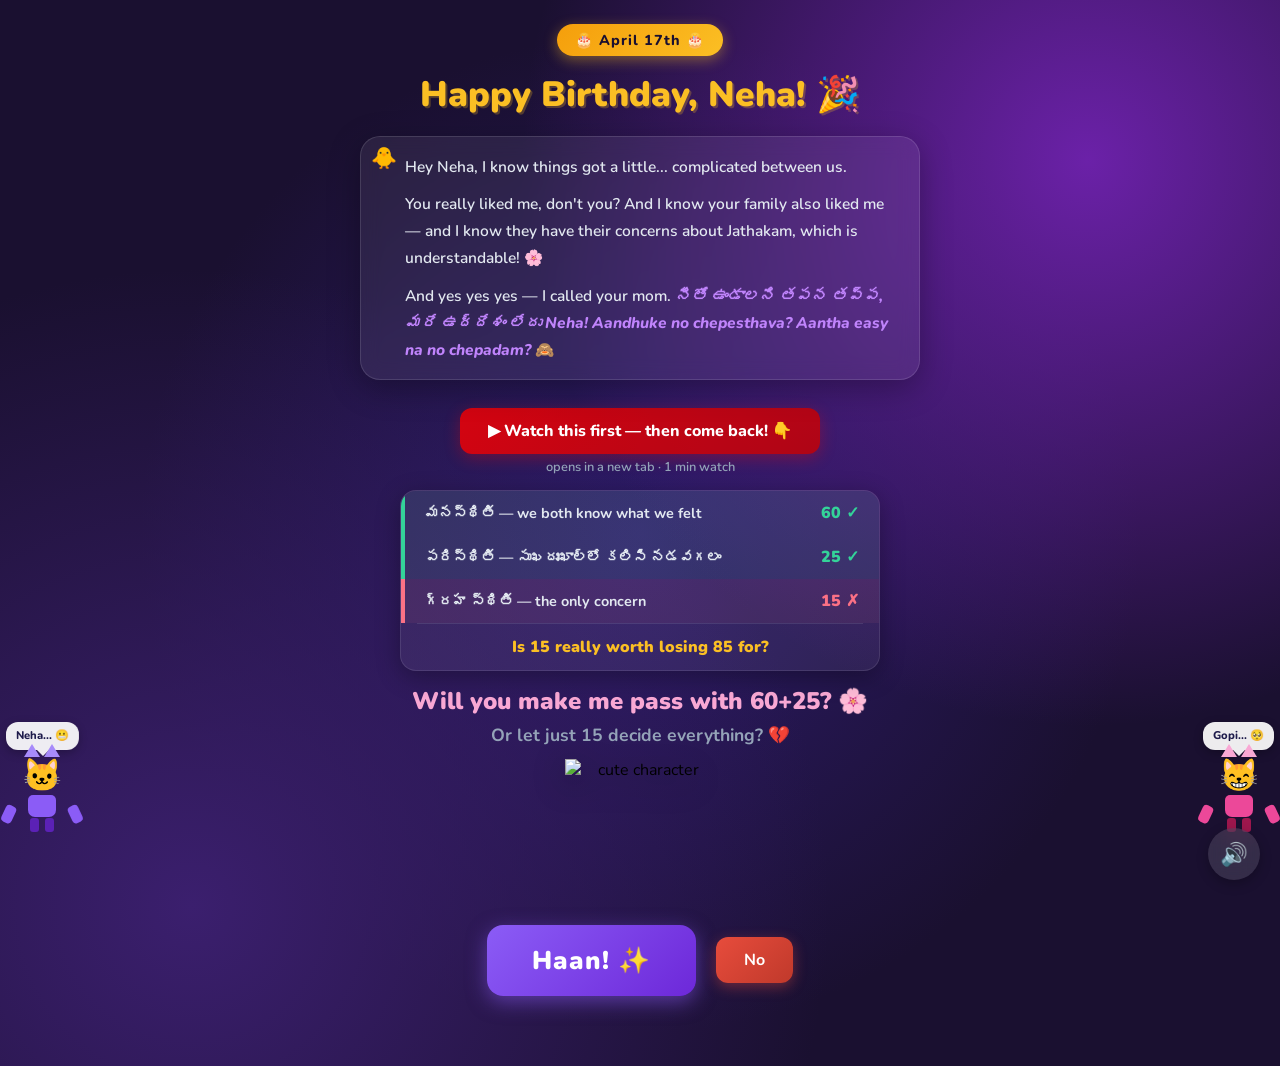
==== commit 1102d55f: "Move first-girl line to flashcard, add Saptapadi + reel to yes page - proposal.html: remove line2 fr" ====
--- a/proposal.html
+++ b/proposal.html
@@ -21,9 +21,8 @@
             <div class="buddy" id="buddy">🐥</div>
 
             <p class="story-line" id="line1">Hey Neha, I know things got a little... complicated between us.</p>
-            <p class="story-line" id="line2">You are the <em>first</em> girl I talked to in this whole marriage setup. Can you make it the <em>last</em>? 🌸</p>
-            <p class="story-line" id="line3">You really liked me, don't you? And I know your family also liked me — and I know they have their concerns about Jathakam, which is understandable! 🌸</p>
-            <p class="story-line" id="line4">And yes yes yes — I called your mom. <span class="telugu-line">నీతో ఉండాలని తపన తప్ప, మరే ఉద్దేశం లేదు Neha! Aandhuke no chepesthava? Aantha easy na no chepadam?</span> 🙈</p>
+            <p class="story-line" id="line2">You really liked me, don't you? And I know your family also liked me — and I know they have their concerns about Jathakam, which is understandable! 🌸</p>
+            <p class="story-line" id="line3">And yes yes yes — I called your mom. <span class="telugu-line">నీతో ఉండాలని తపన తప్ప, మరే ఉద్దేశం లేదు Neha! Aandhuke no chepesthava? Aantha easy na no chepadam?</span> 🙈</p>
         </div>
 
         <a href="https://youtube.com/shorts/SqjeD8tXBlc" target="_blank" class="yt-link-btn">
@@ -85,7 +84,7 @@
         // Jumping buddy between story lines
         (function () {
             const buddy  = document.getElementById('buddy');
-            const lines  = ['line1','line2','line3','line4'].map(id => document.getElementById(id));
+            const lines  = ['line1','line2','line3'].map(id => document.getElementById(id));
             let idx = 0;
 
             function jumpTo(el) {
--- a/style.css
+++ b/style.css
@@ -529,6 +529,22 @@
     height: 240px;
 }
 
+/* ── Instagram reel embed ────────────────────────────────── */
+.reel-container {
+    display: flex;
+    justify-content: center;
+    margin: 20px auto 10px;
+    border-radius: 16px;
+    overflow: hidden;
+    box-shadow: 0 8px 32px rgba(0,0,0,0.5);
+    max-width: 320px;
+}
+
+.reel-frame {
+    display: block;
+    border-radius: 16px;
+}
+
 /* ── Flashcard overlay ───────────────────────────────────── */
 .flashcard-overlay {
     position: fixed;
